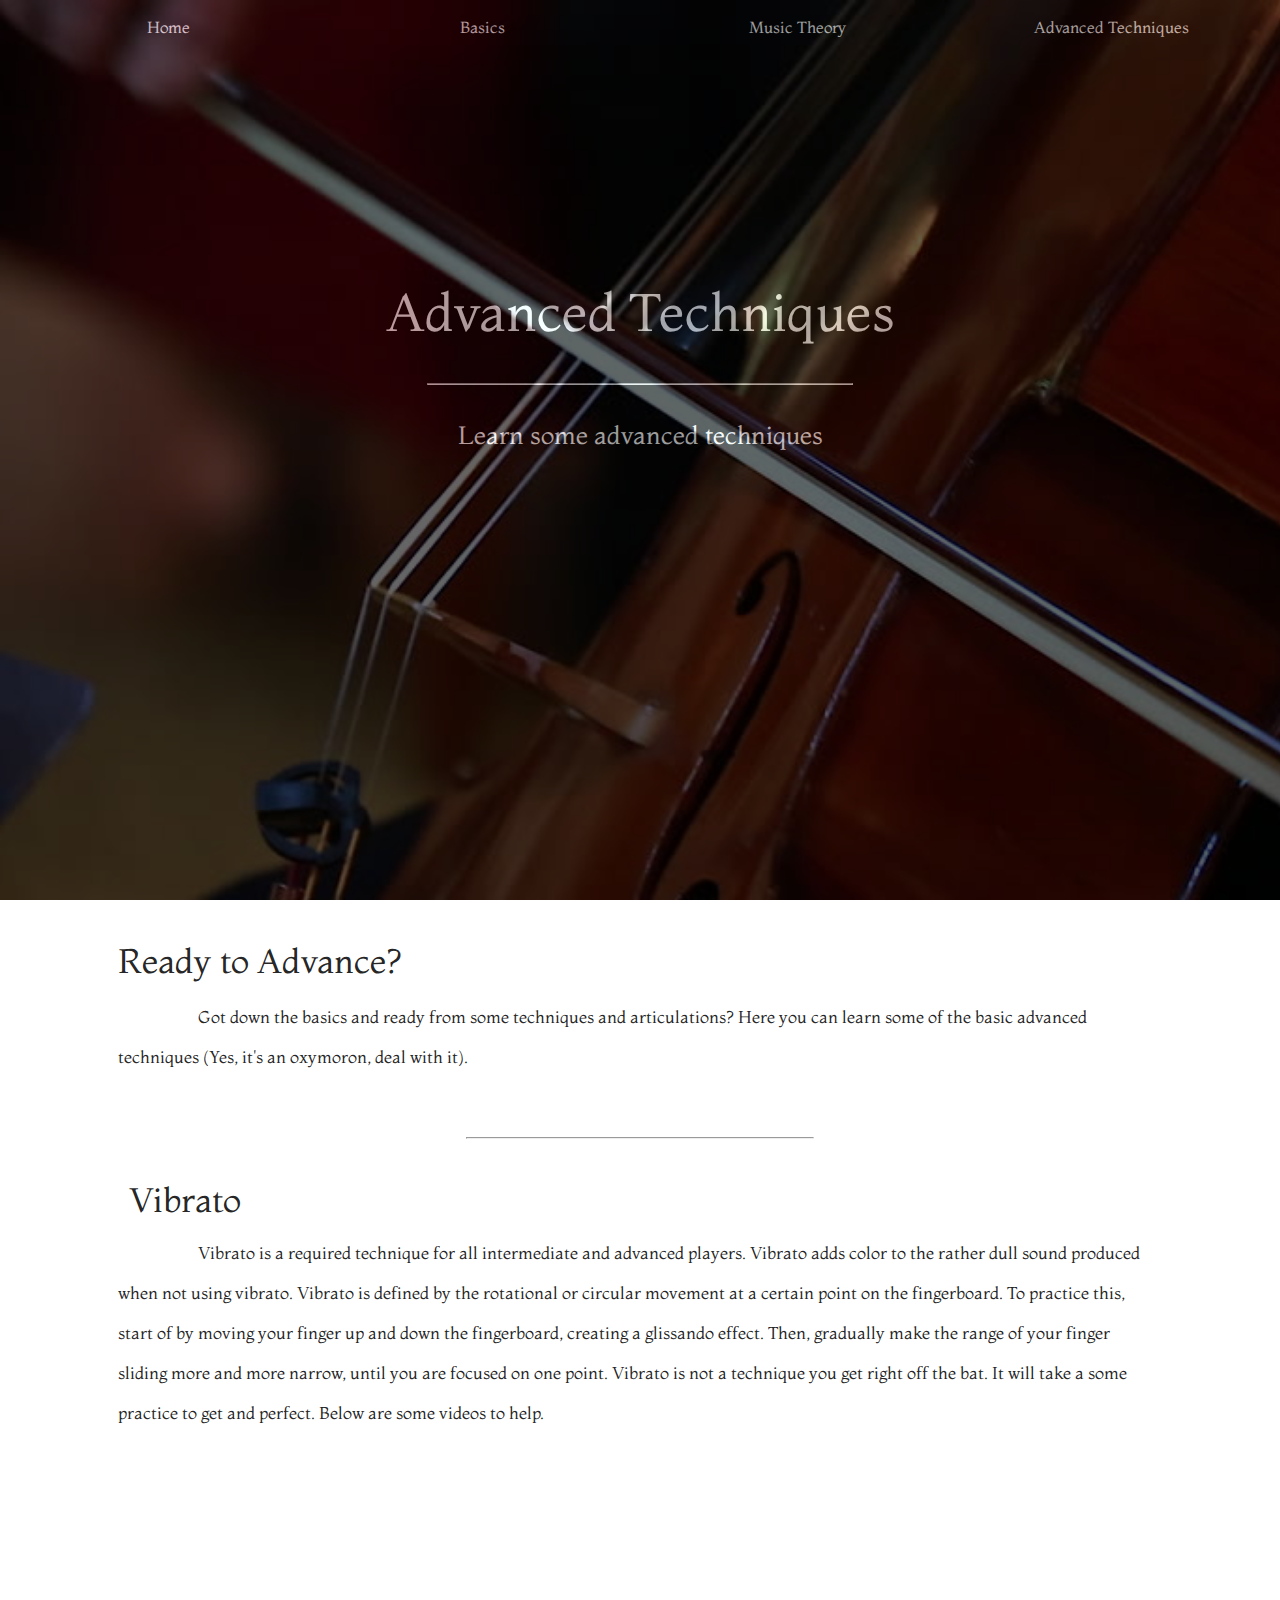
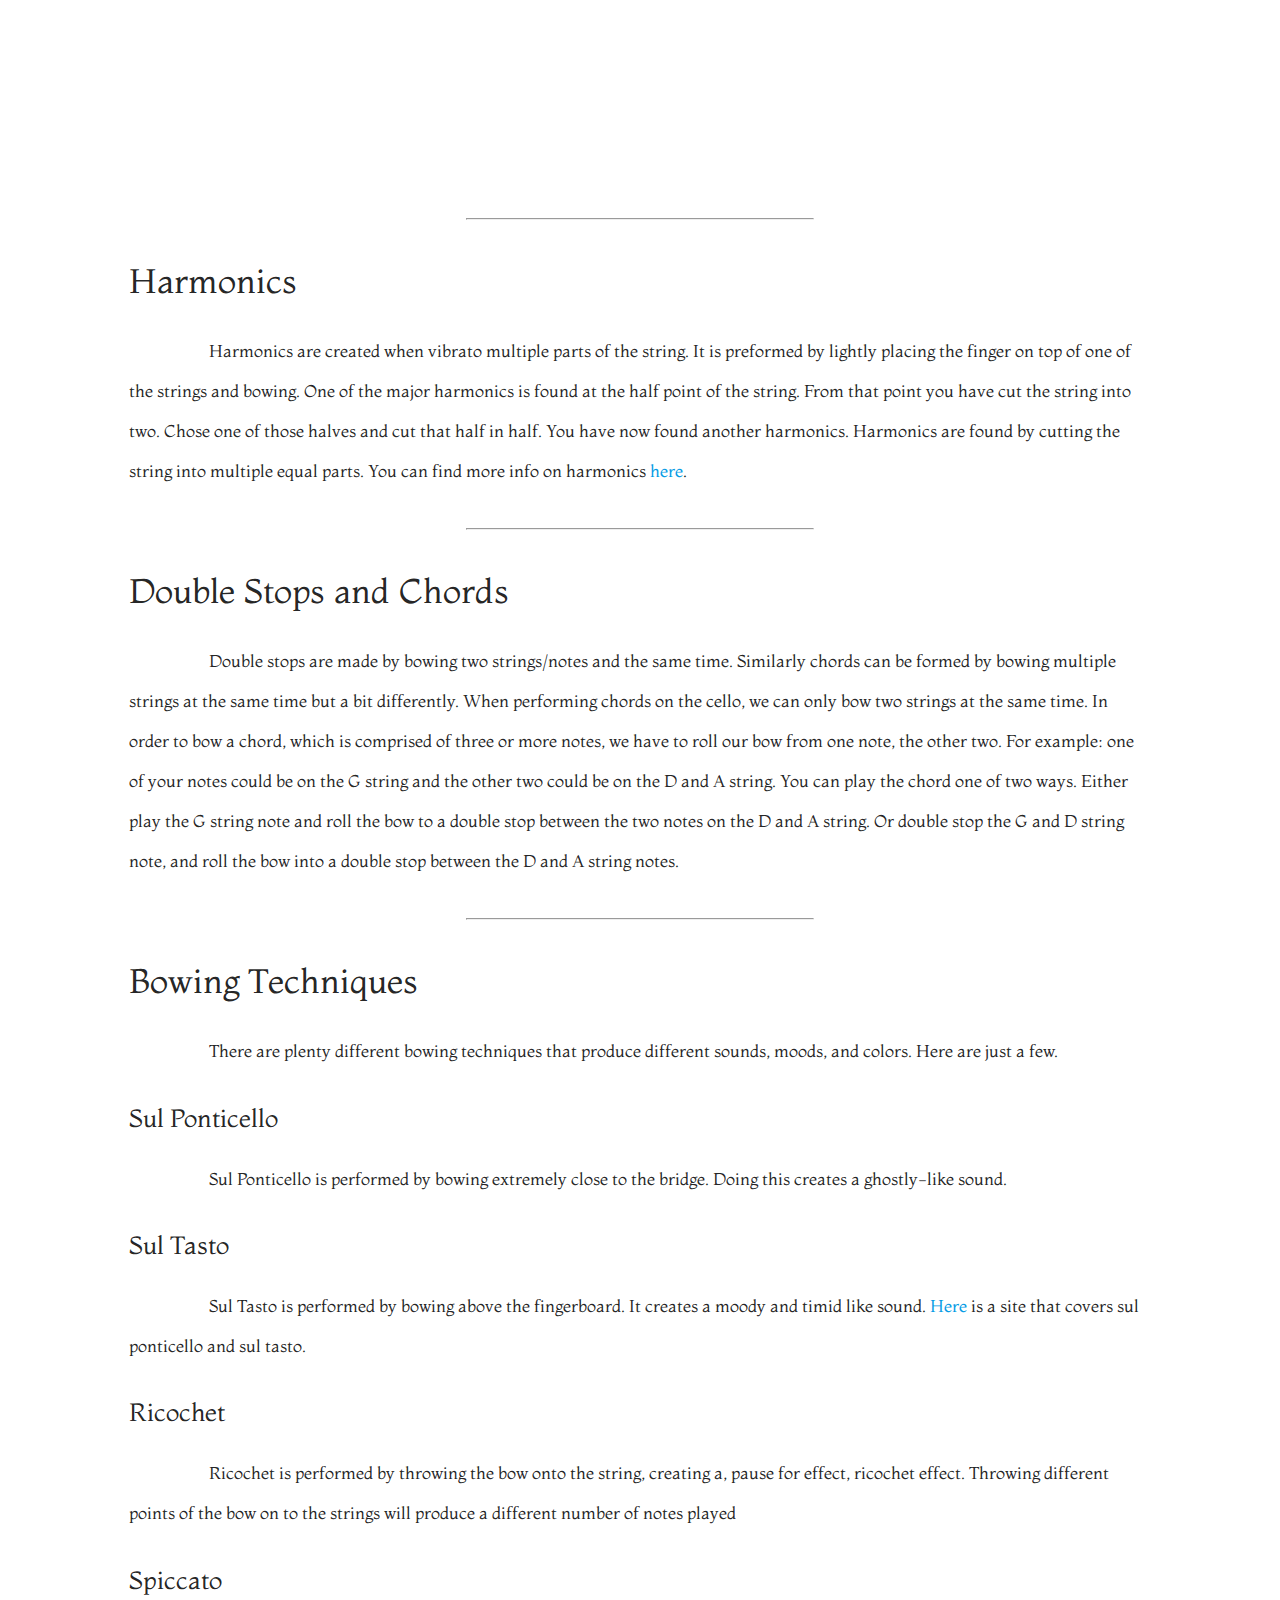
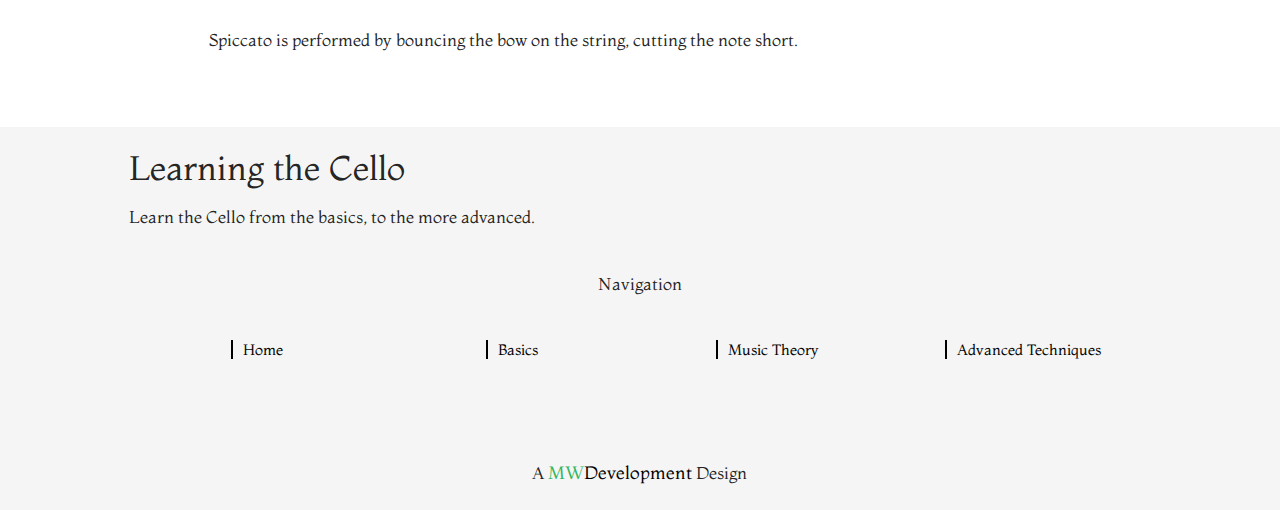
==== html/advanced.html @ 3ea7cb49 "Add files via upload" ====
<!DOCTYPE html>
<html>
<head>
    <title>Learning the Cello - Advanced Techniques</title>
    <!-- CSS Links -->
    <link rel="stylesheet" href="https://cdnjs.cloudflare.com/ajax/libs/materialize/1.0.0/css/materialize.min.css">
    <link href="https://fonts.googleapis.com/css?family=Montaga&display=swap" rel="stylesheet">
    <link href="https://fonts.googleapis.com/icon?family=Material+Icons" rel="stylesheet">
    <link rel="stylesheet" href="../css/style.css">
    <link rel="stylesheet" href="../css/advanced.css">

    <!-- JS Links -->
    <script
    src="https://code.jquery.com/jquery-3.4.1.min.js"
    integrity="sha256-CSXorXvZcTkaix6Yvo6HppcZGetbYMGWSFlBw8HfCJo="
    crossorigin="anonymous"></script>
    <script src="https://cdnjs.cloudflare.com/ajax/libs/materialize/1.0.0/js/materialize.min.js"></script>
    <script src="../js/main.js"></script>
</head>
<body>
    <div class="wrapper">
        <div class="row top">
            <div class="black">
                <a href="#" class="col m3 hide-on-med-and-up sidenav-trigger" data-target="slide-out"><i class="material-icons">menu</i></a>
                <ul class="col s10 sidenav hide-on-med-and-up nav" id="slide-out">
                    <br>
                    <li class="col s12"><a href="index.html">Home</a></li>
                    <li class="col s12"><a href="#" class="dropdown-trigger" data-target="basics">Basics</a></li>
                    <ul id="basics" class="dropdown-content">
                        <li><a href="buying.html">Buying a Cello</a></li>
                        <li><a href="know.html">Getting to know your Cello</a></li>
                        <li><a href="practice.html">Practicing</a></li>
                    </ul>
                    <li class="col s12"><a href="theory.html">Music Theory</a></li>
                    <li class="col s12"><a href="advanced.html">Advanced Techniques</a></li>
                </ul>
                <ul class="col hide-on-small-only m12 nav">
                    <li class="col m3"><a href="index.html">Home</a></li>
                    <li class="col m3"><a href="#" class="dropdown-trigger" data-target="basics">Basics</a></li>
                    <ul id="basics" class="dropdown-content">
                        <li><a href="buying.html">Buying a Cello</a></li>
                        <li><a href="know.html">Getting to know your Cello</a></li>
                        <li><a href="practice.html">Practicing</a></li>
                    </ul>
                    <li class="col m3"><a href="theory.html">Music Theory</a></li>
                    <li class="col m3"><a href="advanced.html">Advanced Techniques</a></li>
                </ul>
                <br>
                <div class="center title" style="margin-top: 25vh;">
                    <h2 class="col s12 m12">Advanced Techniques</h2>
                    <hr class="col s6 offset-s3 m4 offset-m4 center">
                    <h5 class="col s12 m12">Learn some advanced techniques</h5>
                </div>
            </div>
        </div>
    </div>
    <div class="row advancedInfo">
        <div class="col s12 m10 offset-m1">
            <h4>Ready to Advance?</h4>
            <p>Got down the basics and ready from some techniques and articulations? Here you can learn some of the basic advanced techniques (Yes, it's an oxymoron, deal with it). </p>
            <br>
            <hr class="col s10 offset-s1 m4 offset-m4">
            <br>
            <h4 class="col s10 m12">Vibrato</h4>
            <p class="m12">Vibrato is a required technique for all intermediate and advanced players. Vibrato adds color to the rather dull sound produced when not using vibrato. Vibrato is defined by the rotational or circular movement at a certain point on the fingerboard. To practice this, start of by moving your finger up and down the fingerboard, creating a glissando effect. Then, gradually make the range of your finger sliding more and more narrow, until you are focused on one point. Vibrato is not a technique you get right off the bat. It will take a some practice to get and perfect. Below are some videos to help.</p>
            <div class="imgWrap">
                <iframe class="col s12 m4" height="315" src="https://www.youtube.com/embed/fi9tLKll2zM" frameborder="0" allow="accelerometer; autoplay; encrypted-media; gyroscope; picture-in-picture" allowfullscreen></iframe>
                <iframe class="col s12 m4" height="315" src="https://www.youtube.com/embed/z5XL4mKFrX0" frameborder="0" allow="accelerometer; autoplay; encrypted-media; gyroscope; picture-in-picture" allowfullscreen></iframe>
                <iframe class="col s12 m4" height="315" src="https://www.youtube.com/embed/cp9_In5Q1Yw" frameborder="0" allow="accelerometer; autoplay; encrypted-media; gyroscope; picture-in-picture" allowfullscreen></iframe>
            </div>
            <br>
            <br>
            <hr class="col s10 offset-s1 m4 offset-m4">
            <br>
            <h4 class="col m12">Harmonics</h4>
            <p class="col m12">Harmonics are created when vibrato multiple parts of the string. It is preformed by lightly placing the finger on top of one of the strings and bowing. One of the major harmonics is found at the half point of the string. From that point you have cut the string into two. Chose one of those halves and cut that half in half. You have now found another harmonics. Harmonics are found by cutting the string into multiple equal parts. You can find more info on harmonics <a href="http://www.moderncellotechniques.com/left-hand-techniques/harmonics/harmonics-overview/">here</a>.</p>
            <br>
            <hr class="col s10 offset-s1 m4 offset-m4">
            <br>
            <h4 class="col m12">Double Stops and Chords</h4>
            <p class="col m12">Double stops are made by bowing two strings/notes and the same time. Similarly chords can be formed by bowing multiple strings at the same time but a bit differently. When performing chords on the cello, we can only bow two strings at the same time. In order to bow a chord, which is comprised of three or more notes, we have to roll our bow from one note, the other two. For example: one of your notes could be on the G string and the other two could be on the D and A string. You can play the chord one of two ways. Either play the G string note and roll the bow to a double stop between the two notes on the D and A string. Or double stop the G and D string note, and roll the bow into a double stop between the D and A string notes. </p>
            <br>
            <hr class="col s10 offset-s1 m4 offset-m4">
            <br>
            <h4 class="col m12">Bowing Techniques</h4>
            <p class="col m12">There are plenty different bowing techniques that produce different sounds, moods, and colors. Here are just a few.</p>
            <h5 class="col m12">Sul Ponticello</h5>
            <p class="col m12">Sul Ponticello is performed by bowing extremely close to the bridge. Doing this creates a ghostly-like sound.</p>
            <h5 class="col m12">Sul Tasto</h5>
            <p class="col m12">Sul Tasto is performed by bowing above the fingerboard. It creates a moody and timid like sound. <a href="http://www.moderncellotechniques.com/bow-techniques/ponticello-tasto/ponticello-tasto-overview/">Here</a> is a site that covers sul ponticello and sul tasto.</p>
            <h5 class="col m12">Ricochet</h5>
            <p class="col m12">Ricochet is performed by throwing the bow onto the string, creating a, pause for effect, ricochet effect. Throwing different points of the bow on to the strings will produce a different number of notes played</p>
            <h5 class="col m12">Spiccato</h5>
            <p class="col m12">Spiccato is performed by bouncing the bow on the string, cutting the note short.</p>
        </div>
    </div>
    <footer class="row">
        <div class="col m10 offset-m1">
            <h4 class="col s12 m12">Learning the Cello</h4>
            <p class="col s12 m12 left" style="margin-top: -5px; margin-bottom: 10px;">Learn the Cello from the basics, to the more advanced.</p>
            <p class="col s12 m12 center">Navigation</p>
            <br>
            <ul class="col m12 center bottomNav">
                <li class="col m3 navItem"><a href="index.html">Home</a></li>
                <!-- <div class="col m2 line"></div> -->
                <li class="col m3"><a href="#" class="dropdown-trigger" data-target="basics">Basics</a></li>
                <!-- <div class="col m2 line"></div> -->
                <ul id="basics" class="dropdown-content">
                    <li><a href="buying.html">Buying a Cello</a></li>
                    <li><a href="know.html">Getting to know your Cello</a></li>
                    <li><a href="practice.html">Practicing</a></li>
                </ul>
                <li class="col m3"><a href="theory.html">Music Theory</a></li>
                <!-- <div class="col m2 line"></div> -->
                <li class="col m3"><a href="advanced.html">Advanced Techniques</a></li>
            </ul>
            <br>
            <br>
            <div class="col s12 m12 mw">
                <p class="col s12 m12 center">A <a target="_blank" href="https://bit.ly/matthewwilliams"><span class="color">MW</span>Development</a> Design</p>
            </div>
        </div>
    </footer>
</body>
</html>
---- css/style.css ----
body {
    font-family: 'Montaga', serif;
    background-color: white !important;
}

p {
    font-size: 18px;
}

hr {
    margin-top: 20px !important;
    margin-bottom: 20px !important;
}

img {
    height: 300px;
}

footer {
    background-color: #f5f5f5;
    margin-bottom: 0px !important;
}

footer p {
    text-indent: 0px !important;
}

footer li a {
    color: black !important;
}

.sidenav {
    background-color: #f5f5f5!important;
    color: black !important;
}

@media screen and (max-width: 601px){
    .advanced img {
        width: 100%;
        margin-top: 50px;
    }
    
    .basics img {
        margin-top: 50px;
    }
}

@media screen and (min-width: 601px){
    .nav li a {
        color: black !important;
        font-size: 16px;
        text-align: center;
    }
}

#basics {
    width: 200px !important;
}

#basics li {
    border-bottom: solid black 1px;
    width: 200px;
}

.bottomNav #basics li a {
    border-left: none !important;
}

.sidenav-trigger {
    margin-top: 10px;
    margin-left: 10px;
    color: black;
}

.bottomNav {
    margin-top: 18px;
}

.bottomNav li a {
    border-left: solid 2px black;
    padding-left: 10px;
}

.mw {
    margin-top: 60px;
}

.mw a {
    color: black;
    font-size: 18px;
}

.color {
    color: #2db65b;
}

.top {
    height: 100vh;
}

.info {
    margin-top: 100px;
}

.info div {
    height: auto !important;
}

.basics {
    background-color: black;
    color: white;
    padding: 50px;
}

.basics p {
    margin-bottom: 50px;
}

.basics a {
    color: white;
    font-size: 18px;
    border: solid 1px white;
    padding-left: 25px;
    padding-right: 25px;
    padding-top: 15px;
    padding-bottom: 15px;
}

.theory {
    height: auto !important;
    /* padding: 50px; */
    padding-bottom: 50px;
}

.theory p {
    margin-bottom: 50px;
}

.theory a {
    color: black;
    font-size: 18px;
    border: solid 1px black;
    padding-left: 25px;
    padding-right: 25px;
    padding-top: 15px;
    padding-bottom: 15px;
}

.advanced {
    color: white;
    background-color: black;
    width: 100vw !important;
    padding: 50px;
}

.advanced p {
    margin-bottom: 50px;
}

.advanced a {
    color: white;
    font-size: 18px;
    border: solid 1px white;
    padding-left: 25px;
    padding-right: 25px;
    padding-top: 15px;
    padding-bottom: 15px;
}

.nav {
    margin-bottom: 20px;
}

.nav li {
    text-align: center;
}

.imgWrap {
    margin-top: 50px;
    margin-bottom: 50px;
}

.arrow button {
    border: none;
    background-color: transparent;
    color: black;
}

.arrow button i {
    color: black;
    font-weight: 100 !important;
}

/* .arrow button i:hover {
    color: cyan;
    transition-duration: .5s;
} */

.arrow {
    position: absolute;
    bottom: 125px;
}
---- css/advanced.css ----
p {
    line-height: 40px;
    font-size: 17px;
    text-indent: 80px;
}

b {
    font-weight: 900 !important;
}

@media screen and (max-width: 601px){
    .top {
        background-position-y: 0px !important;
        background-position-x: -200px;
    }

    .nav li a {
        color: black !important;
        font-size: 18px;
        font-weight: 900;
    }

    iframe {
        margin-bottom: 25px;
    }
}

@media screen and (min-width: 601px){
    .nav li a {
        color: white !important;
    }
}

.sidenav-trigger {
    color: white;
}

.advancedInfo {
    margin-bottom: 50px;
}

.top {
    background-image: url("../images/bowOnString.jpg");
    background-repeat: no-repeat;
    background-size: cover;
    /* background-position-x: -200px; */
    color: white;
}

.black {
    background-color: black;
    height: 100vh;
    opacity: .6;
}
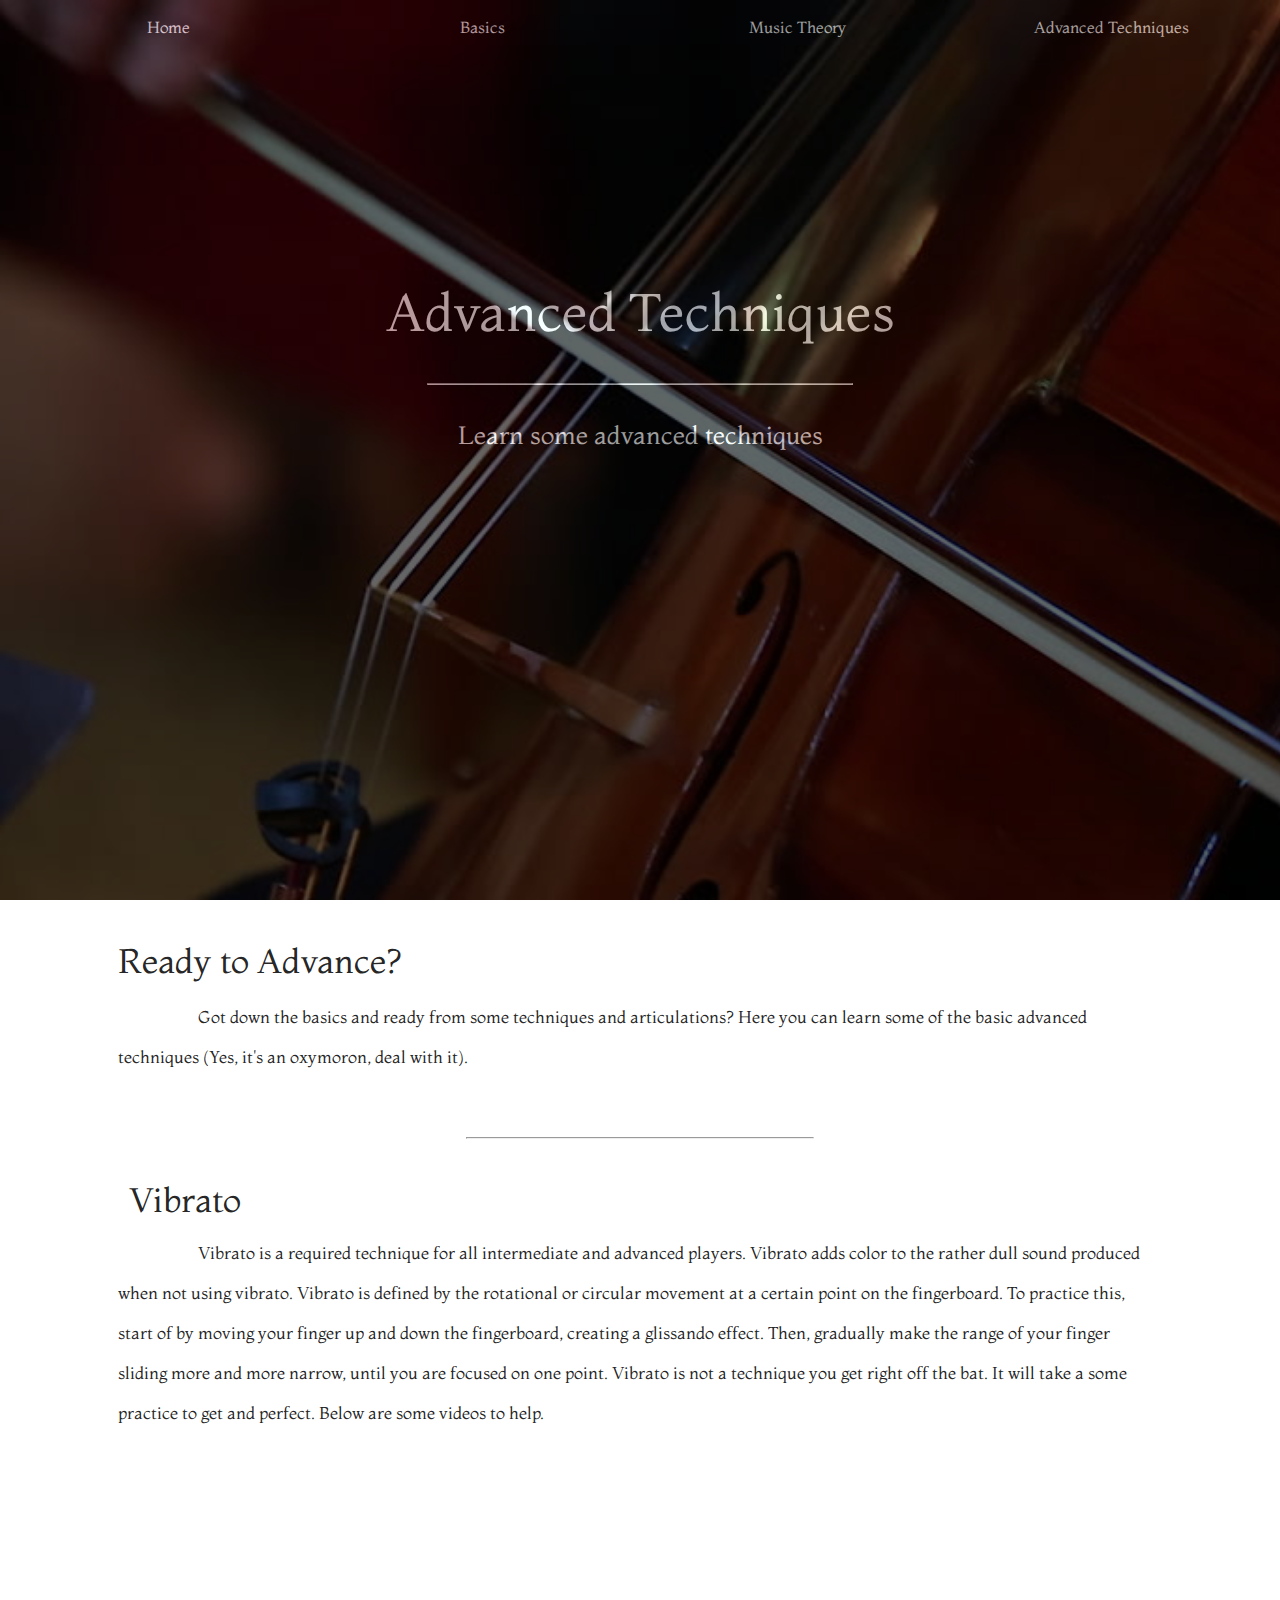
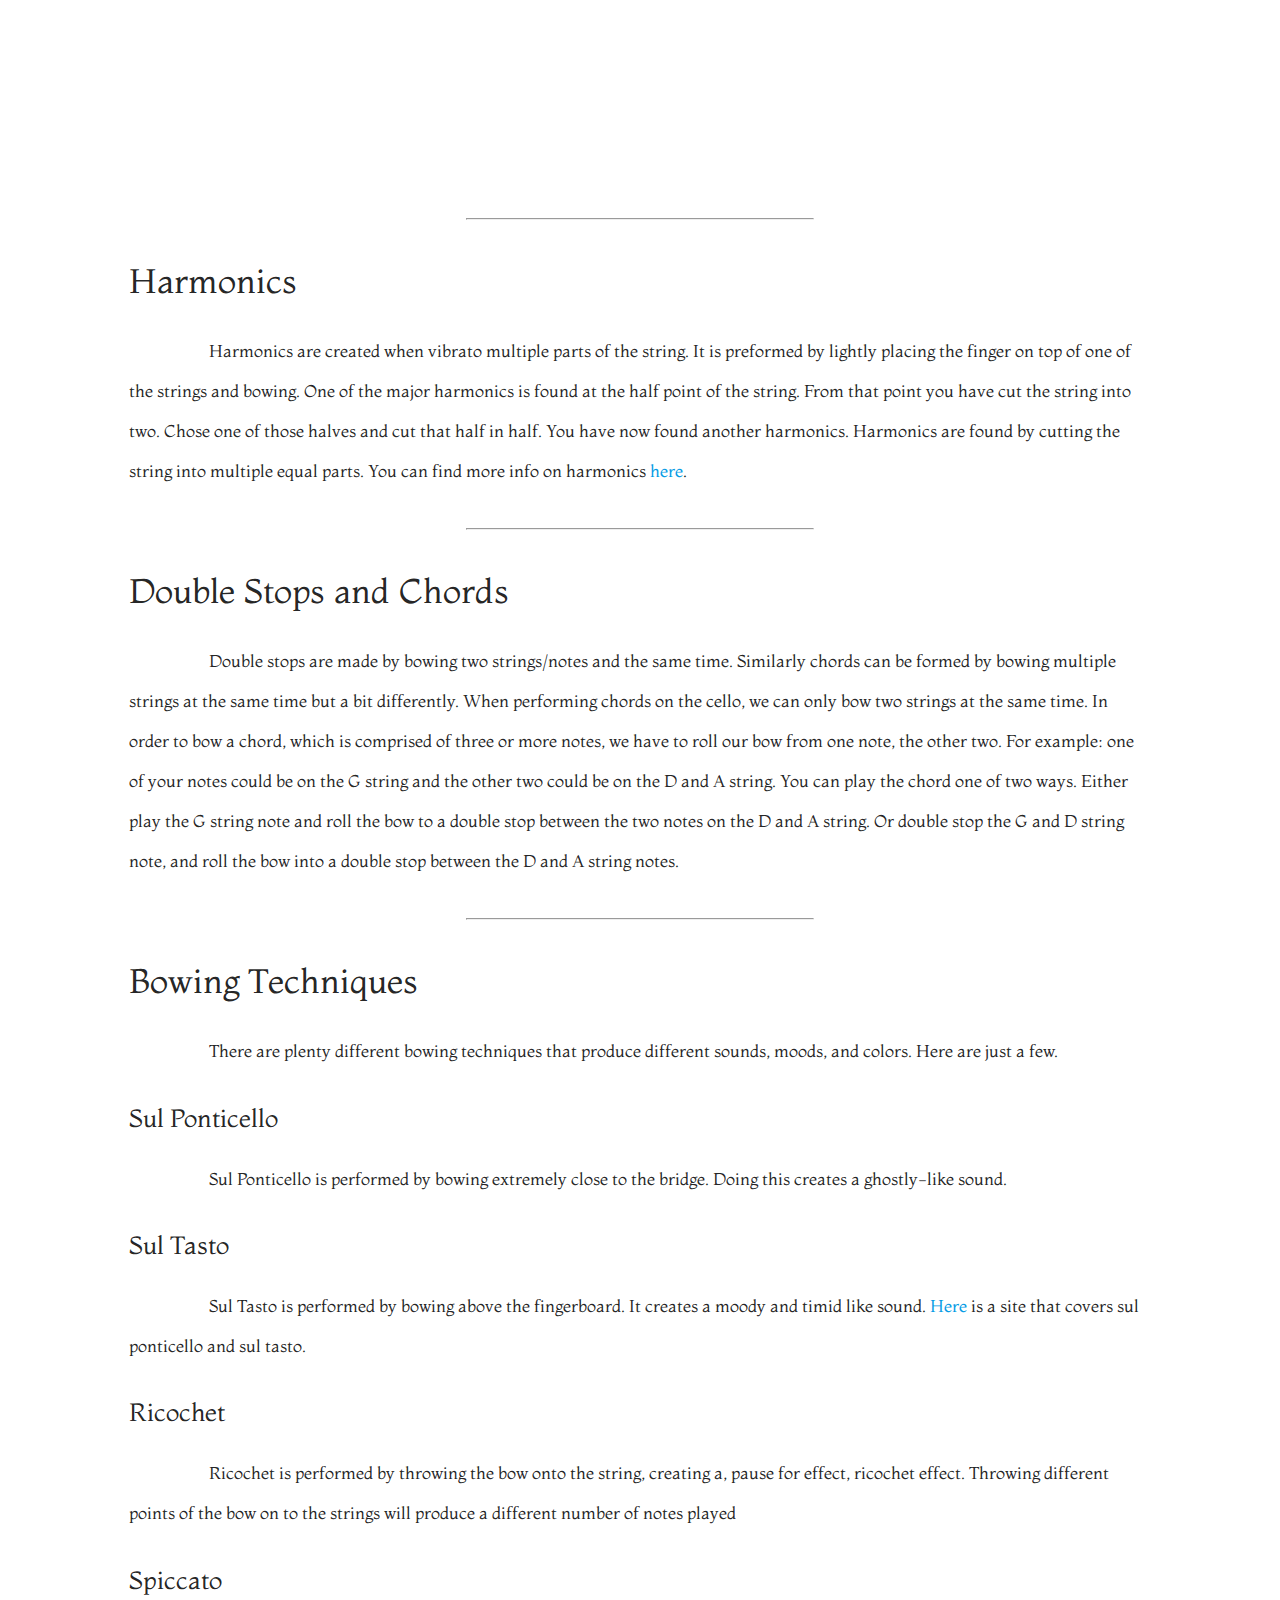
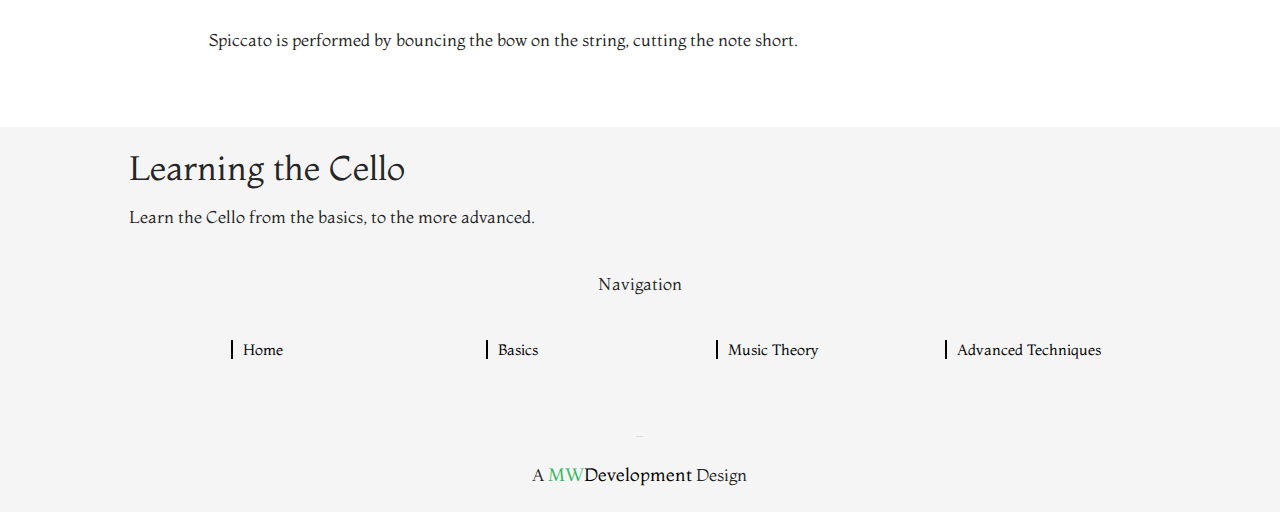
==== commit b9f554fd: "Add files via upload" ====
--- a/html/advanced.html
+++ b/html/advanced.html
@@ -117,7 +117,21 @@
             <br>
             <br>
             <div class="col s12 m12 mw">
+                <a href="#standards" style="font-size: 1px;" class="modal-trigger col s12 m12 center">Standards</a>
                 <p class="col s12 m12 center">A <a target="_blank" href="https://bit.ly/matthewwilliams"><span class="color">MW</span>Development</a> Design</p>
+                <div class="modal" id="standards">
+                    <div class="modal-content">
+                        <h2>IED Standards Met</h2>
+                        <ul>
+                            <li>Core Standard 4 Students will apply appropriate research techniques.</li>
+                            <li>Core Standard 5 Students perform the steps of the design process to develop and analyze products and systems.</li>
+                            <li>Core Standard 7 Students will perform various analyses of systems or products with the purpose of developing appropriate improvements.</li>
+                            <li>Core Standard 8 Explain the role of intellectual property in design and the necessity of producing and keeping an engineering notebook.</li>
+                            <li>Core Standard 10 Students create designs using a variety of modeling techniques to communicate information.</li>
+                            <li>Core Standard 11 Students demonstrate artistic fundamentals which are utilized throughout the engineering design process to solve visual problems and communicate ideas for a product or system.</li>
+                        </ul>
+                    </div>
+                </div>
             </div>
         </div>
     </footer>
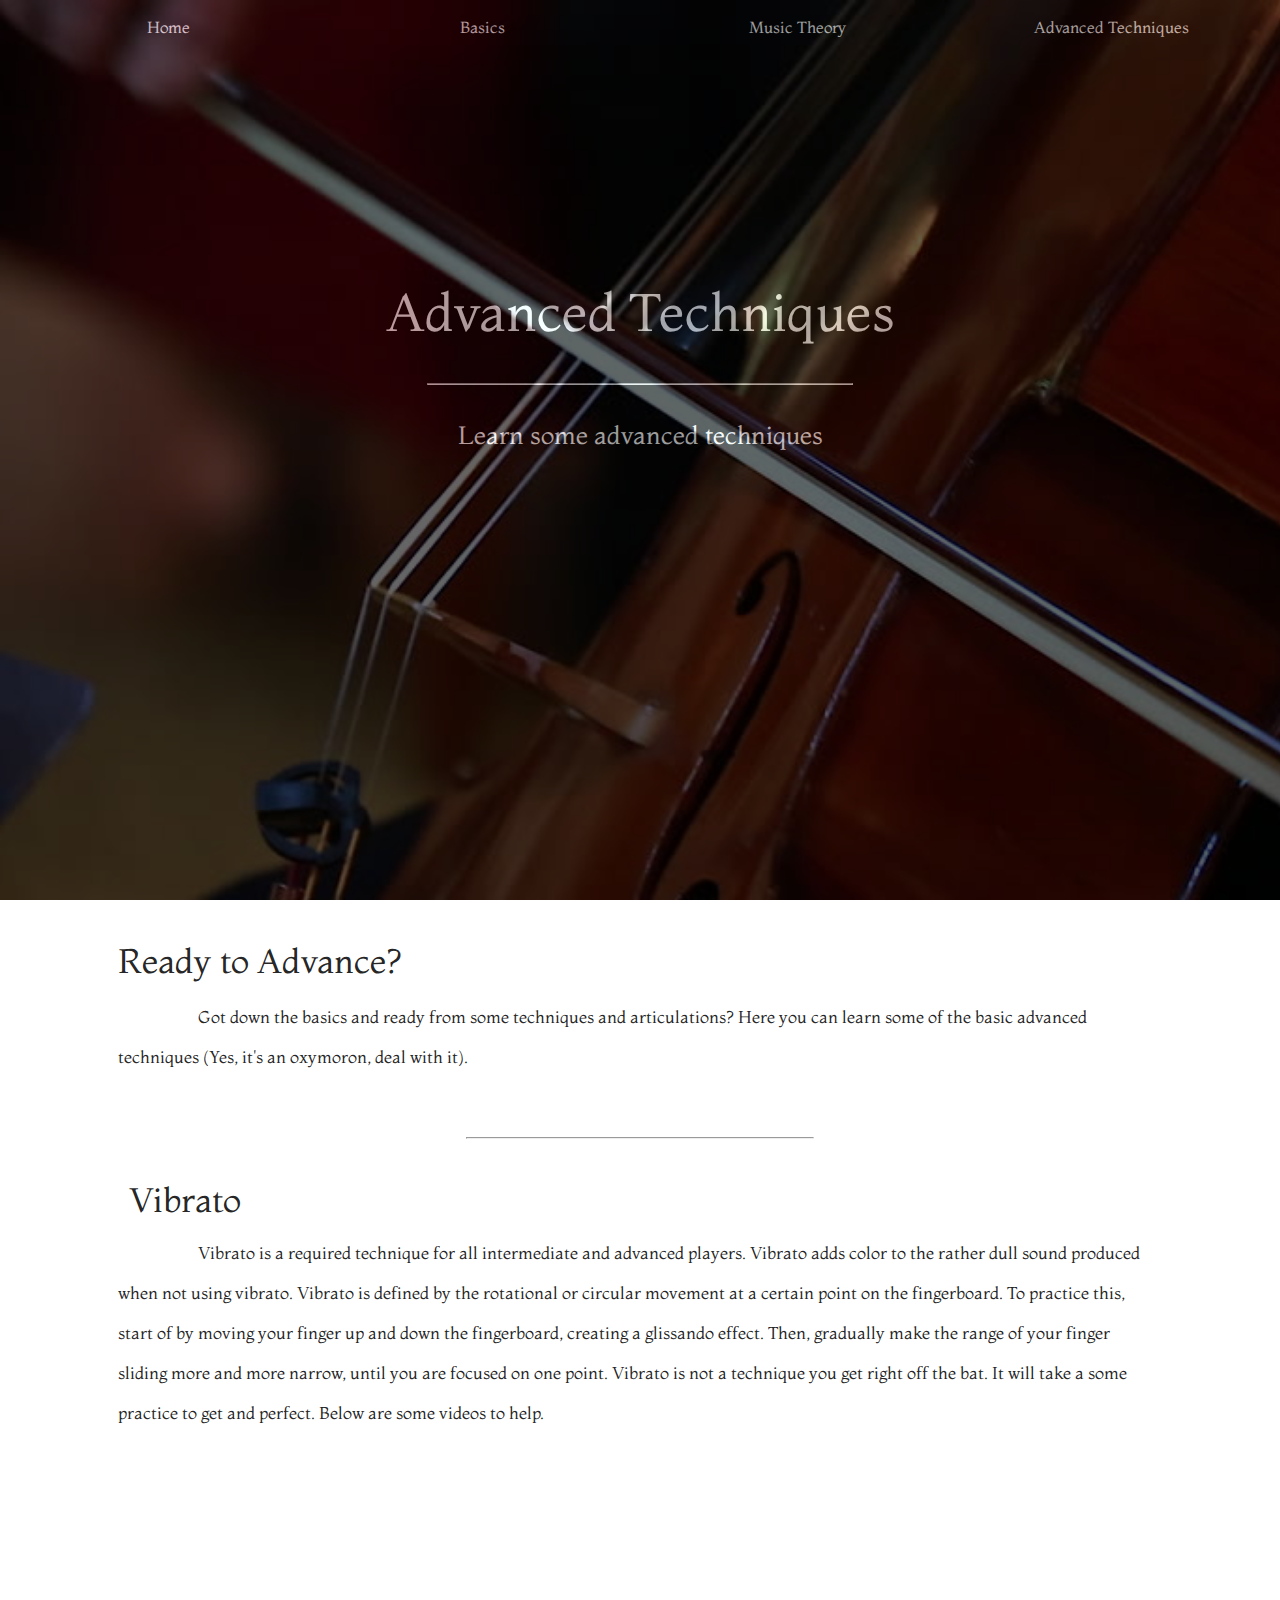
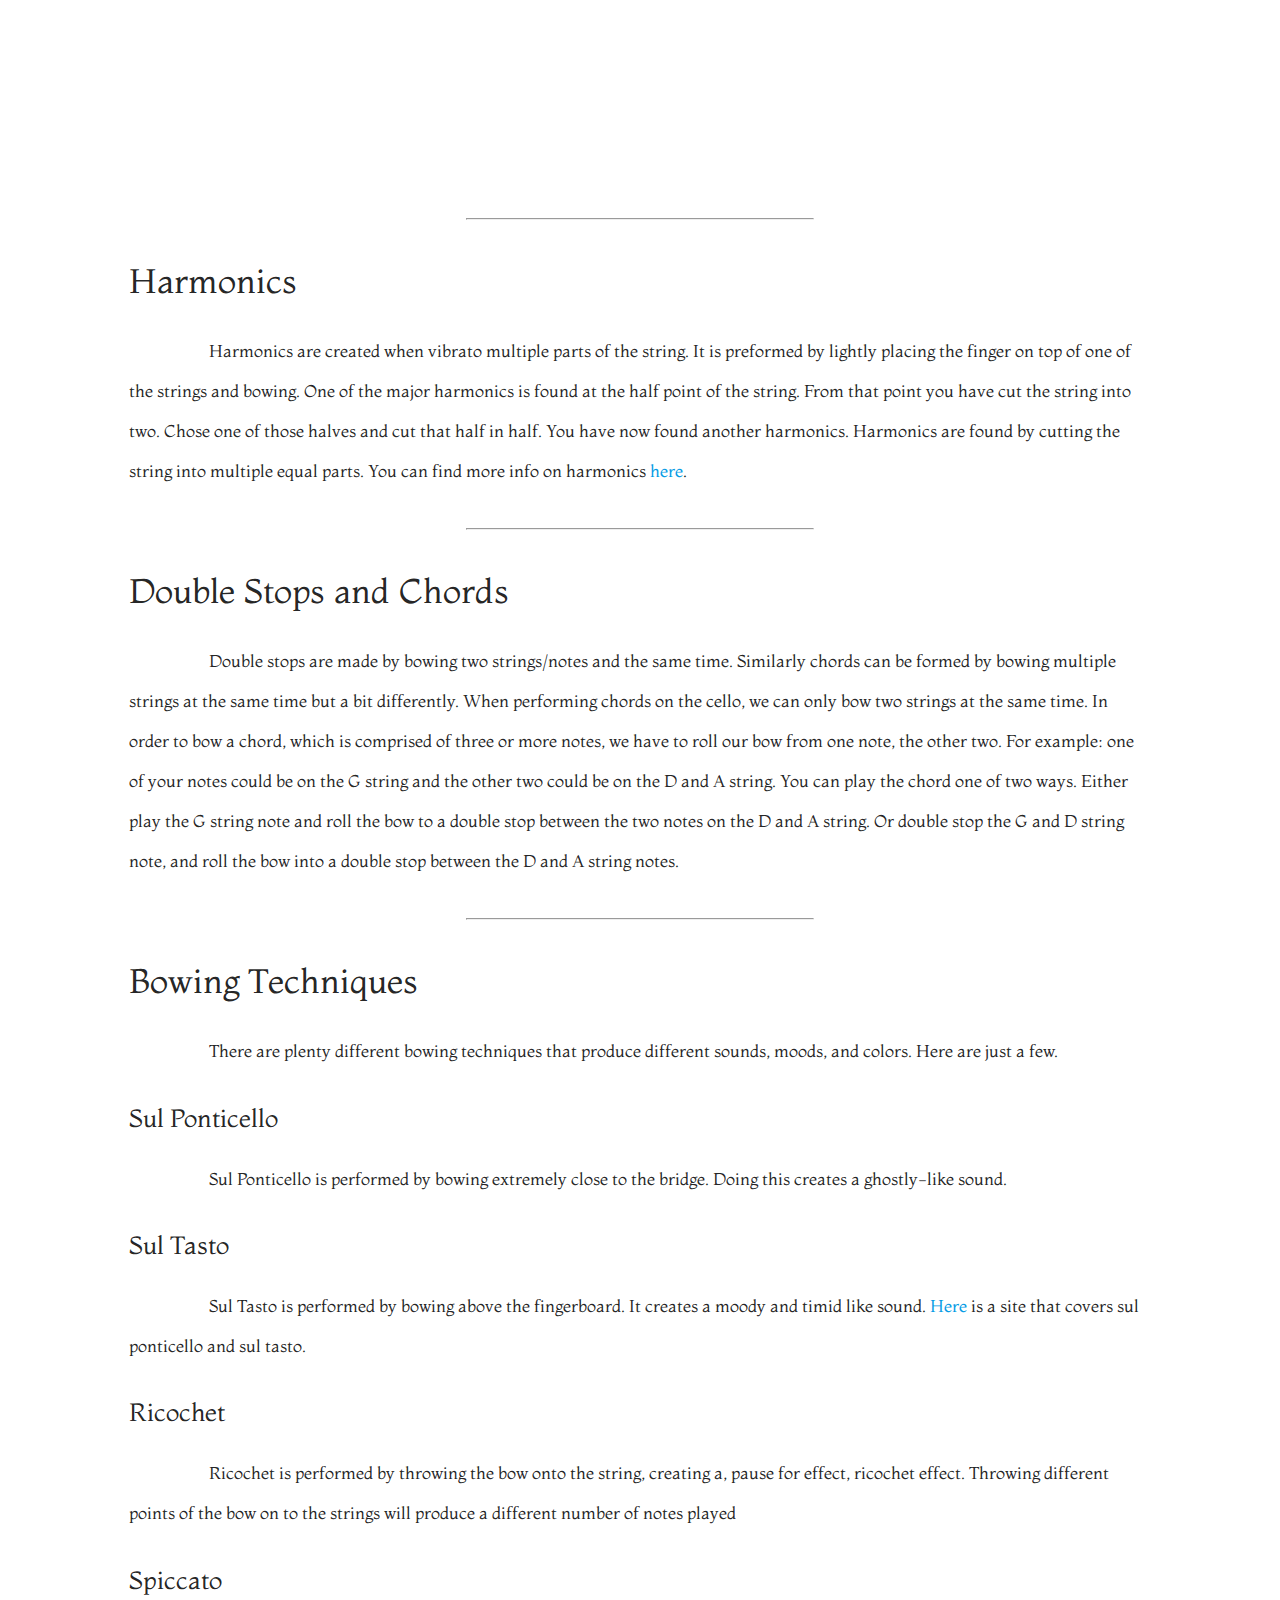
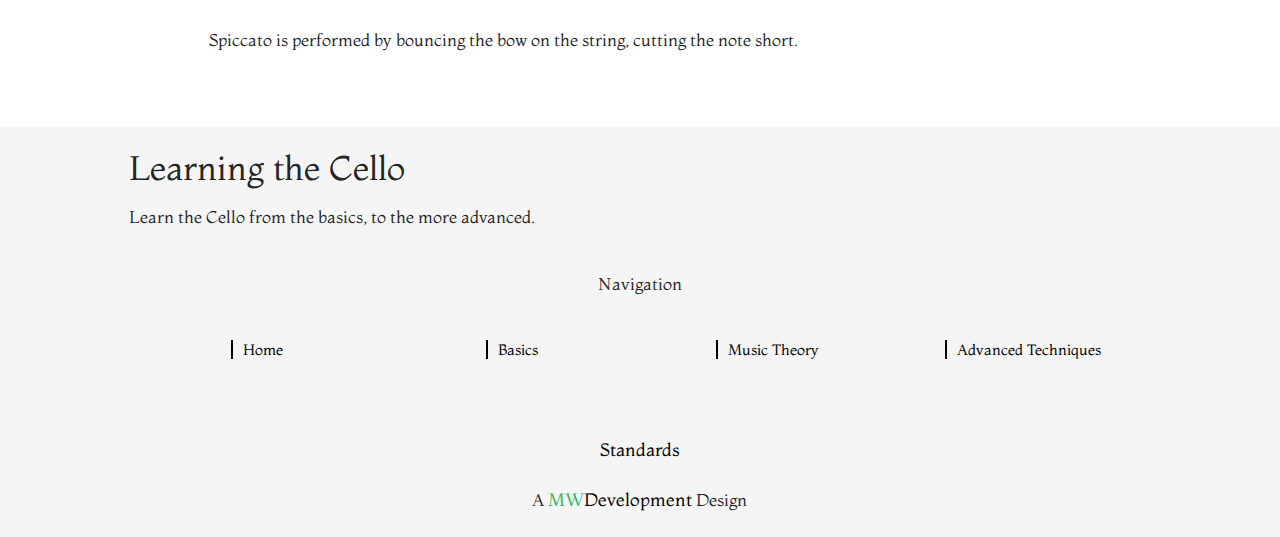
==== commit 43b5a977: "Add files via upload" ====
--- a/html/advanced.html
+++ b/html/advanced.html
@@ -117,7 +117,7 @@
             <br>
             <br>
             <div class="col s12 m12 mw">
-                <a href="#standards" style="font-size: 1px;" class="modal-trigger col s12 m12 center">Standards</a>
+                <a href="#standards" class="modal-trigger col s12 m12 center">Standards</a>
                 <p class="col s12 m12 center">A <a target="_blank" href="https://bit.ly/matthewwilliams"><span class="color">MW</span>Development</a> Design</p>
                 <div class="modal" id="standards">
                     <div class="modal-content">
--- a/css/style.css
+++ b/css/style.css
@@ -191,13 +191,24 @@
     font-weight: 100 !important;
 }
 
-/* .arrow button i:hover {
-    color: cyan;
+ .arrow button i:hover {
+    color: rgb(171, 177, 184);
     transition-duration: .5s;
-} */
+    cursor: pointer;
+} 
 
 .arrow {
     position: absolute;
     bottom: 125px;
 }
 
+.mw ul li {
+    line-height: 40px;
+    list-style-type: disc;
+}
+
+.modal {
+    padding-left: 20px !important;
+    padding-right: 20px !important;
+}
+
